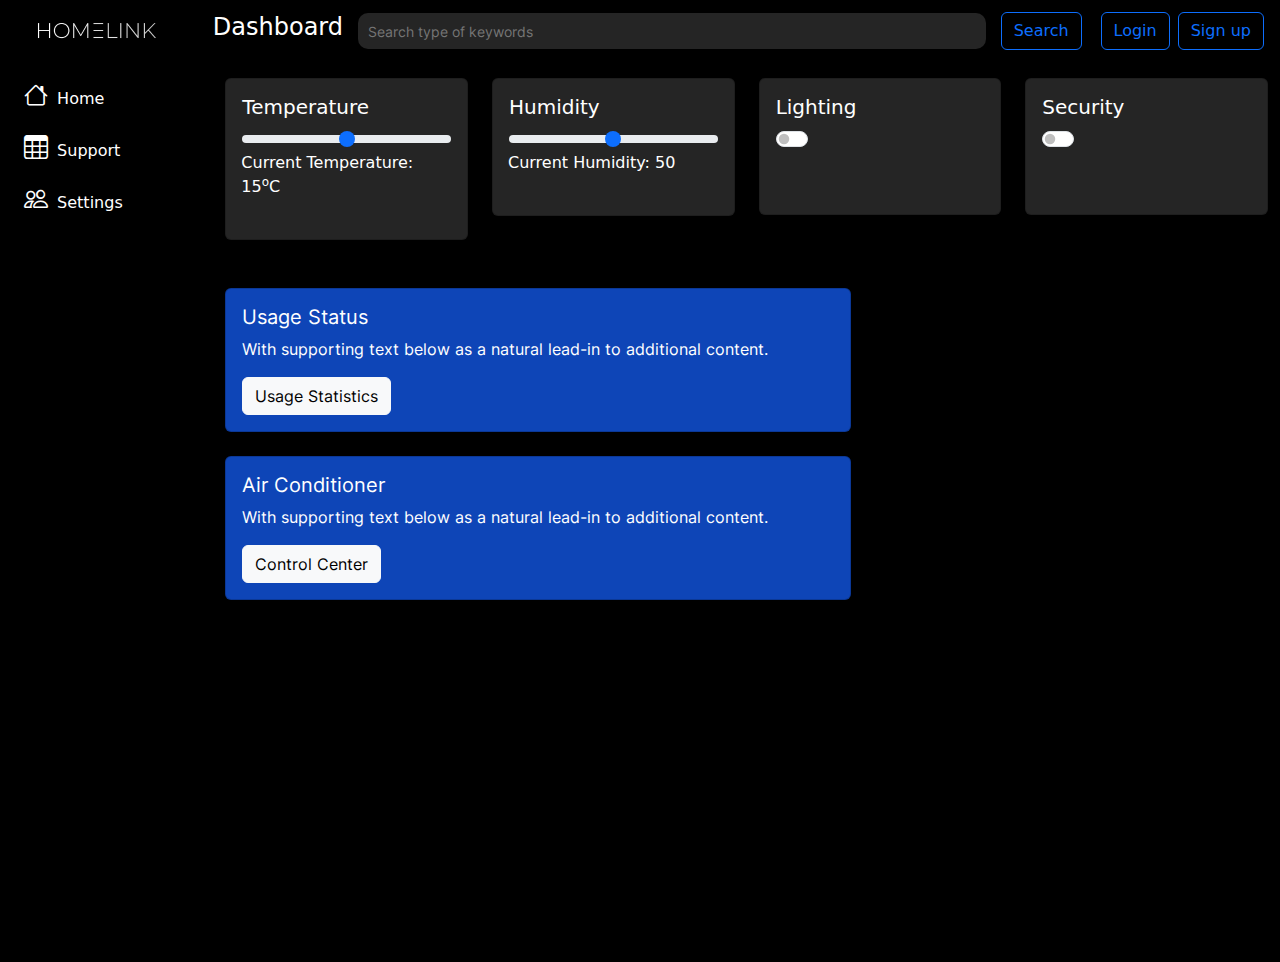
==== HomeLink/index.html @ 7498c8c8 "chaning colour of cards" ====
<!doctype html>
<html lang="en" data-bs-theme="auto">

<head>

  <meta charset="utf-8">
  <meta name="viewport" content="width=device-width, initial-scale=1">
  <meta name="description" content="">
  <meta name="generator" content="Hugo 0.122.0">
  <title>HomeLink Dashboard</title>

  <link rel="canonical" href="https://getbootstrap.com/docs/5.3/examples/dashboard/">



  <link href="https://cdn.jsdelivr.net/npm/bootstrap@5.3.3/dist/css/bootstrap.min.css" rel="stylesheet"
    integrity="sha384-QWTKZyjpPEjISv5WaRU9OFeRpok6YctnYmDr5pNlyT2bRjXh0JMhjY6hW+ALEwIH" crossorigin="anonymous">


  <style>
    .bd-placeholder-img {
      font-size: 1.125rem;
      text-anchor: middle;
      -webkit-user-select: none;
      -moz-user-select: none;
      user-select: none;
    }

    @media (min-width: 768px) {
      .bd-placeholder-img-lg {
        font-size: 3.5rem;
      }
    }

    .b-example-divider {
      width: 100%;
      height: 3rem;
      background-color: rgba(0, 0, 0, .1);
      border: solid rgba(0, 0, 0, .15);
      border-width: 1px 0;
      box-shadow: inset 0 .5em 1.5em rgba(0, 0, 0, .1), inset 0 .125em .5em rgba(0, 0, 0, .15);
    }

    .b-example-vr {
      flex-shrink: 0;
      width: 1.5rem;
      height: 100vh;
    }

    .bi {
      vertical-align: -.125em;
      fill: currentColor;
    }

    .nav-scroller {
      position: relative;
      z-index: 2;
      height: 2.75rem;
      overflow-y: hidden;
    }

    .nav-scroller .nav {
      display: flex;
      flex-wrap: nowrap;
      padding-bottom: 1rem;
      margin-top: -1px;
      overflow-x: auto;
      text-align: center;
      white-space: nowrap;
      -webkit-overflow-scrolling: touch;
    }

    .btn-bd-primary {
      --bd-violet-bg: #712cf9;
      --bd-violet-rgb: 112.520718, 44.062154, 249.437846;

      --bs-btn-font-weight: 600;
      --bs-btn-color: var(--bs-white);
      --bs-btn-bg: var(--bd-violet-bg);
      --bs-btn-border-color: var(--bd-violet-bg);
      --bs-btn-hover-color: var(--bs-white);
      --bs-btn-hover-bg: #6528e0;
      --bs-btn-hover-border-color: #6528e0;
      --bs-btn-focus-shadow-rgb: var(--bd-violet-rgb);
      --bs-btn-active-color: var(--bs-btn-hover-color);
      --bs-btn-active-bg: #5a23c8;
      --bs-btn-active-border-color: #5a23c8;
    }

    .bd-mode-toggle {
      z-index: 1500;
    }

    .bd-mode-toggle .dropdown-menu .active .bi {
      display: block !important;
    }

    .custom-card-colour {
      background-color: #252525;
      color: white;
    }
  </style>


  <!-- Custom styles for this template -->
  <link href="https://cdn.jsdelivr.net/npm/bootstrap-icons@1.10.5/font/bootstrap-icons.min.css" rel="stylesheet">
  <!-- Custom styles for this template -->
  <link href="dashboard.css" rel="stylesheet">
  <link href="support.css" rel="stylesheet">

  <style>
    /* Custom gradient for the switch */
    .form-switch .form-check-input:checked  {
      background-image: linear-gradient(to top right, #EDBAFF, #A1FFFF) !important;
    }
  </style>
</head>

<body>
  <nav class="navbar navbar-inverse" style="background-color: black;">
    <div class="container-fluid align-items-center">
      <div class="navbar-header">
        <a class="navbar-brand text-white" href="index.html"><img src="./images/logo.png" alt="Bootstrap"></a>
      </div>
      <h3 class="text-white" style="font-size: 24px;">Dashboard</h3>
      <input type="text" class="navbar_search search_field" placeholder="Search type of keywords" />
      <button class="btn btn-outline-primary search_btn">Search</button>
      <ul class="nav navbar-nav navbar-right">
        <form class="d-flex p-1">
          <button class="btn btn-outline-primary me-2"><a class="text-decoration-none"
              href="../HomeLink/log-in.html">Login</a></button>
          <button class="btn btn-outline-primary"><a class="text-decoration-none" href="../HomeLink/sign-up.html">Sign
              up</a></button>
        </form>
      </ul>
    </div>
</nav>


  <div class="container-fluid">
    <div class="row flex-nowrap">
      <div class="col-auto col-md-3 col-xl-2 px-sm-2 px-0" style="background-color: black;">
        <div class="d-flex flex-column align-items-center align-items-sm-start px-3 pt-2 text-white min-vh-100"
          style="background-color: black;">
          <ul class="nav nav-pills flex-column mb-sm-auto mb-0 align-items-center align-items-sm-start" id="menu">
            <li class="nav-item">
              <a href="index.html" class="nav-link align-middle px-0 text-white">
                <i class="fs-4 bi-house"></i> <span class="ms-1 d-none d-sm-inline">Home</span>
              </a>
            </li>
            <li>
              <a href="support.html" class="nav-link px-0 align-middle">
                <i class="fs-4 bi-table text-white"></i> <span
                  class="ms-1 d-none d-sm-inline text-white">Support</span></a>
            </li>
            <li>
              <a href="settings.html" class="nav-link px-0 align-middle text-white">
                <i class="fs-4 bi-people text-white"></i> <span class="ms-1 d-none d-sm-inline">Settings</span> </a>
            </li>
          </ul>
          <hr>
        </div>
      </div>
      <div class="col py-3" style="background-color: black;">
        <div class="row">
          <div class="col-12 col-md-6 col-lg-3 mb-4">
            <div class="card custom-card-colour">
              <div class="card-body">
                <h5 class="card-title">Temperature</h5>
                <div class="input-group mb-3">
                  <input type="range" class="form-range" id="tempSlider" min="0" max="30" value="15">
                  <label class="form-label" for="tempSlider">Current Temperature: <span id="tempValue">15</span><sup>o</sup>C</label>
                </div>
              </div>
            </div>
          </div>
          <div class="col-12 col-md-6 col-lg-3 mb-4">
            <div class="card custom-card-colour">
              <div class="card-body">
                <h5 class="card-title">Humidity</h5>
                <div class="input-group mb-3">
                  <input type="range" class="form-range" id="humiditySlider" min="0" max="100" value="50">
                  <label class="form-label" for="humiditySlider">Current Humidity: <span id="humidityValue">50</span></label>
                </div>
              </div>
            </div>
          </div>
          <div class="col-12 col-md-6 col-lg-3 mb-4">
            <div class="card custom-card-colour">
              <div class="card-body" style="margin-bottom: 5vh;">
                <h5 class="card-title">Lighting</h5>
                <div class="custom-control form-check form-switch">
                  <input class="form-check-input custom_control_input" type="checkbox" id="mySwitch">
                </div>
              </div>
            </div>
          </div>
          <div class="col-12 col-md-6 col-lg-3 mb-4">
            <div class="card custom-card-colour">
              <div class="card-body" style="margin-bottom: 5vh;">
                <h5 class="card-title">Security</h5>
                <div class="form-check form-switch">
                  <input class="form-check-input" type="checkbox" id="mySwitch">
                </div>
              </div>
            </div>
          </div>
        </div>
        <div class="col-sm-12 mb-3 mb-sm-0 mt-4">
          <div class="card custom_card" style="background-color: #0E45B7;">
            <div class="card-body text-white">
              <h5 class="card-title">Usage Status</h5>
              <p class="card-text">With supporting text below as a natural lead-in to additional
                content.</p>
              <a href="#" class="btn btn-light">Usage Statistics</a>
            </div>
          </div>
        </div>
        <div class="col-sm-12 mb-3 mb-sm-0 mt-4">
          <div class="card custom_card" style="background-color: #0E45B7;">
            <div class="card-body text-white">
              <h5 class="card-title">Air Conditioner</h5>
              <p class="card-text">With supporting text below as a natural lead-in to additional
                content.</p>
              <a href="#" class="btn btn-light">Control Center</a>
            </div>
          </div>
        </div>
      </div>
    </div>
  </div>

  <main class="col-md-9 ms-sm-auto col-lg-10 px-md-4">
  </main>
  </div>
  </div>
  <script src="https://cdn.jsdelivr.net/npm/bootstrap@5.3.3/dist/js/bootstrap.bundle.min.js"
    integrity="sha384-YvpcrYf0tY3lHB60NNkmXc5s9fDVZLESaAA55NDzOxhy9GkcIdslK1eN7N6jIeHz"
    crossorigin="anonymous"></script>
    <script>
      const humiditySlider = document.getElementById('humiditySlider');
      const humidityValue = document.getElementById('humidityValue');
  
      // Update the humidity value when the slider value changes
      humiditySlider.addEventListener('input', function() {
        humidityValue.textContent = this.value;
      });
    </script>
        <script>
          const tempSlider = document.getElementById('tempSlider');
          const tempValue = document.getElementById('tempValue');
      
          // Update the humidity value when the slider value changes
          tempSlider.addEventListener('input', function() {
            tempValue.textContent = this.value;
          });
        </script>
</body>

</html>
---- HomeLink/dashboard.css ----
.bi {
  display: inline-block;
  width: 1rem;
  height: 1rem;
}

/*
 * Sidebar
 */

@media (min-width: 768px) {
  .sidebar .offcanvas-lg {
    position: -webkit-sticky;
    position: sticky;
    top: 48px;
  }
  .navbar-search {
    display: block;
  }
}

.sidebar .nav-link {
  font-size: .875rem;
  font-weight: 500;
}

.sidebar .nav-link.active {
  color: #2470dc;
}

.sidebar-heading {
  font-size: .75rem;
}

/*
 * Navbar
 */

.navbar-brand {
  padding-top: .75rem;
  padding-bottom: .75rem;
  background-color: rgba(0, 0, 0, .25);
  box-shadow: inset -1px 0 0 rgba(0, 0, 0, .25);
}

.navbar .form-control {
  padding: .75rem 1rem;
}

.navbar_search {
  width: 20vw;
  height: 3.90vh;
  background-color: #252525;
  border: none; /* Remove default input border */
  border-radius: 10px; /* Adjust border-radius to make it rounder */
  padding: 0 10px; /* Add padding to provide some spacing inside the input */
  color: white; /* Set text color to white */
  font-size: 14px;
  background-image: url('assets/search-normal.svg');
  background-repeat: no-repeat;
  background-position: right 10px center; /* Adjust position of SVG */
  background-size: 20px; /* Adjust size of SVG */
}

@media (max-width: 768px) {
  .search_field {
    width: 50vw;
  }

  .navbar_search {
    width: 20vw;
    height: 3.90vh;
    background-color: #252525;
    border: none; /* Remove default input border */
    border-radius: 10px; /* Adjust border-radius to make it rounder */
    padding: 0 10px; /* Add padding to provide some spacing inside the input */
    color: white; /* Set text color to white */
    font-size: 14px;
    background-image: url('assets/search-normal.svg');
    background-repeat: no-repeat;
    background-position: right 10px center; /* Adjust position of SVG */
    background-size: 20px; /* Adjust size of SVG */
  }

  
}
---- HomeLink/support.css ----
@font-face {
    font-family: "Inter Regular";
    src: local("Inter Regular"),
      url("fonts/Inter-Regular.ttf") format("opentype");
    font-weight: normal;
  }

.search_field {
    width: 50%;
    font-family: 'Inter Regular';
}

.search_icon_field {
    width: 4%;
    margin-left: 0.5%;
    font-family: 'Inter Regular';
    border-radius: 10px;
    background-color: #EDBAFF;
}


.search_icon {
    background-image: url('images/search-normal.svg');
    background-repeat: no-repeat;
    background-position: center center; /* Adjust position of SVG */
    background-size: 20px; /* Adjust size of SVG */ 
    background-color: #EDBAFF;
    border: none;   
}

.custom_card {
    width: 60%;
    font-family: 'Inter Regular';
}

.custom_card_body {
    display: flex;
    flex-direction: column;
    justify-content: flex-start;
    align-items: flex-start; /* Align items to the bottom */
    height: 5vh;
    background-color: #cecece;
    width: 100%;
    border: none;
    background-image: url('images/send.png');
    background-repeat: no-repeat;
    background-position: right 10px center; /* Adjust position of SVG */
    background-size: 20px; /* Adjust size of SVG */ 
}

.collapse-vertical_content {
    position: fixed;
    bottom: 5.76vh; /* Adjust bottom distance */
    right: 10px; /* Adjust right distance */
    z-index: 999; /* Ensure it's above other content */
    width: 25vw; /* Adjust width as needed */
    height: 5vh;
    text-align: left;
    font-family: 'Inter Regular';
    color: black;
    font-size: 1.56vh;
    background-color: white;
}

.collapse-vertical_btn {
    position: fixed;
    bottom: 0px; /* Adjust bottom distance */
    right: 10px; /* Adjust right distance */
    z-index: 1000; /* Ensure it's above other content */
    width: 25vw; /* Adjust width as needed */
    height: 5.76vh;
    text-align: left;
    font-family: 'Inter Regular';
    font-size: 1.56vh;
    background: linear-gradient(to right, white, #EDBAFF), url('images/search-normal.svg') no-repeat right 10px center;
    color: black;
}

.collapse-vertical_btn:hover {
    position: fixed;
    bottom: 0; /* Adjust bottom distance */
    right: 10px; /* Adjust right distance */
    z-index: 1000; /* Ensure it's above other content */
    width: 25vw; /* Adjust width as needed */
    height: 5.76vh;
    text-align: left;
    font-family: 'Inter Regular';
    font-size: 1.56vh;
    background: linear-gradient(to right, white, #EDBAFF), url('images/search-normal.svg') no-repeat right 10px center;
    color: black;
}

.inter {
    font-family: "Inter Regular";
}

@media (max-width: 768px) {
    .search_field {
        width: 80%;
        font-family: 'Inter Regular';
    }

    .search_icon_field {
        width: 17%;
        margin-left: 1%;
        font-family: 'Inter Regular';
        border-radius: 10px;
        background-color: #EDBAFF;
    }
    
    
    .search_icon {
        background-image: url('images/search-normal.svg');
        background-repeat: no-repeat;
        background-position: center center; /* Adjust position of SVG */
        background-size: 20px; /* Adjust size of SVG */ 
        background-color: #EDBAFF;
        border: none;   
    }

    .custom_card {
        width: 100%;
        font-family: 'Inter Regular';
    }

    .collapse-vertical_content {
        position: fixed;
        bottom: 5.76vh; /* Adjust bottom distance */
        right: 10px; /* Adjust right distance */
        z-index: 999; /* Ensure it's above other content */
        width: 50vw; /* Adjust width as needed */
        height: 5vh;
        text-align: left;
        font-family: 'Inter Regular';
        color: black;
        font-size: 1.56vh;
        background-color: white;
    }

    .custom_font_size {
        font-size: 1.56vh;
    }
    
    .collapse-vertical_btn {
        position: fixed;
        bottom: 0px; /* Adjust bottom distance */
        right: 10px; /* Adjust right distance */
        z-index: 1000; /* Ensure it's above other content */
        width: 50vw; /* Adjust width as needed */
        height: 5.76vh;
        text-align: left;
        font-family: 'Inter Regular';
        font-size: 1.56vh;
        background: linear-gradient(to right, white, #EDBAFF), url('images/search-normal.svg') no-repeat right 10px center;
        color: black;
    }
    
    .collapse-vertical_btn:hover {
        position: fixed;
        bottom: 0; /* Adjust bottom distance */
        right: 10px; /* Adjust right distance */
        z-index: 1000; /* Ensure it's above other content */
        width: 50vw; /* Adjust width as needed */
        height: 5.76vh;
        text-align: left;
        font-family: 'Inter Regular';
        font-size: 1.56vh;
        background: linear-gradient(to right, white, #EDBAFF), url('images/search-normal.svg') no-repeat right 10px center;
        color: black;
    }
}
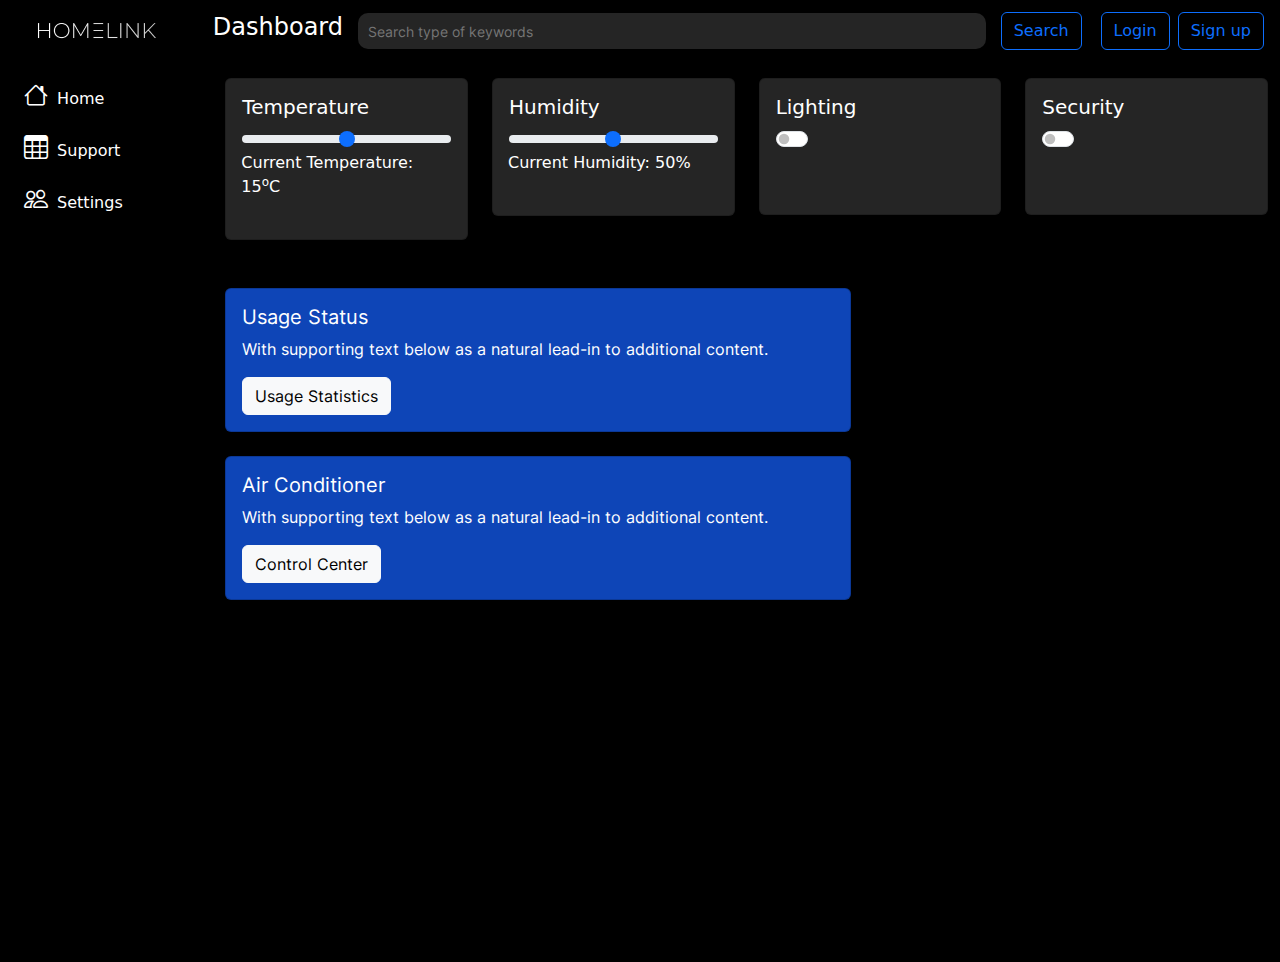
==== commit a3bcc6de: "fixing humidity slider" ====
--- a/HomeLink/index.html
+++ b/HomeLink/index.html
@@ -180,7 +180,7 @@
                 <h5 class="card-title">Humidity</h5>
                 <div class="input-group mb-3">
                   <input type="range" class="form-range" id="humiditySlider" min="0" max="100" value="50">
-                  <label class="form-label" for="humiditySlider">Current Humidity: <span id="humidityValue">50</span></label>
+                  <label class="form-label" for="humiditySlider">Current Humidity: <span id="humidityValue">50</span>%</label>
                 </div>
               </div>
             </div>
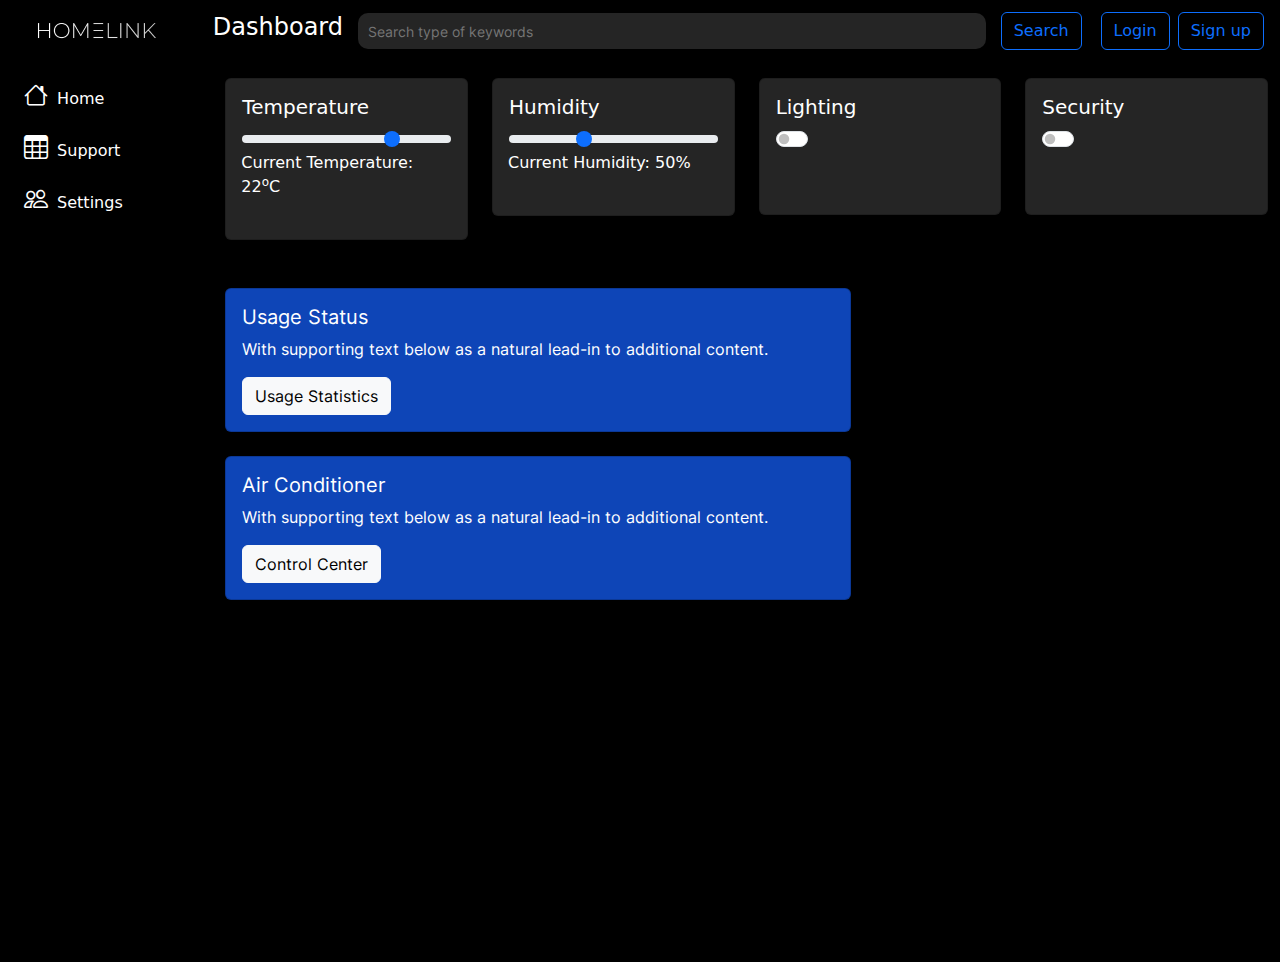
==== commit 42f2b326: "changing default values" ====
--- a/HomeLink/index.html
+++ b/HomeLink/index.html
@@ -168,8 +168,8 @@
               <div class="card-body">
                 <h5 class="card-title">Temperature</h5>
                 <div class="input-group mb-3">
-                  <input type="range" class="form-range" id="tempSlider" min="0" max="30" value="15">
-                  <label class="form-label" for="tempSlider">Current Temperature: <span id="tempValue">15</span><sup>o</sup>C</label>
+                  <input type="range" class="form-range" id="tempSlider" min="0" max="30" value="22">
+                  <label class="form-label" for="tempSlider">Current Temperature: <span id="tempValue">22</span><sup>o</sup>C</label>
                 </div>
               </div>
             </div>
@@ -179,7 +179,7 @@
               <div class="card-body">
                 <h5 class="card-title">Humidity</h5>
                 <div class="input-group mb-3">
-                  <input type="range" class="form-range" id="humiditySlider" min="0" max="100" value="50">
+                  <input type="range" class="form-range" id="humiditySlider" min="0" max="100" value="35">
                   <label class="form-label" for="humiditySlider">Current Humidity: <span id="humidityValue">50</span>%</label>
                 </div>
               </div>
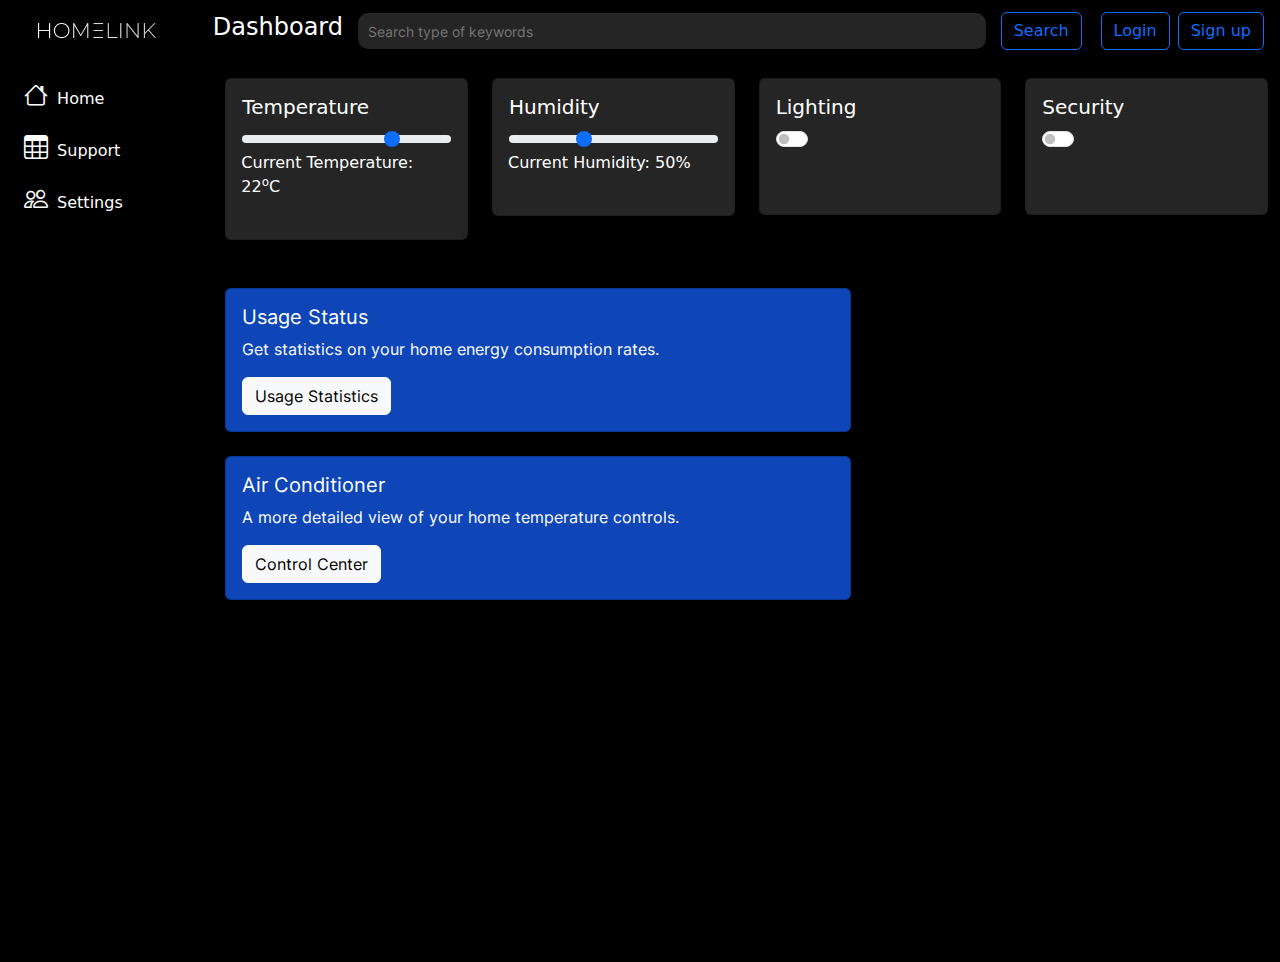
==== commit fa6da9bb: "changing card text" ====
--- a/HomeLink/index.html
+++ b/HomeLink/index.html
@@ -210,8 +210,7 @@
           <div class="card custom_card" style="background-color: #0E45B7;">
             <div class="card-body text-white">
               <h5 class="card-title">Usage Status</h5>
-              <p class="card-text">With supporting text below as a natural lead-in to additional
-                content.</p>
+              <p class="card-text">Get statistics on your home energy consumption rates.</p>
               <a href="#" class="btn btn-light">Usage Statistics</a>
             </div>
           </div>
@@ -220,8 +219,7 @@
           <div class="card custom_card" style="background-color: #0E45B7;">
             <div class="card-body text-white">
               <h5 class="card-title">Air Conditioner</h5>
-              <p class="card-text">With supporting text below as a natural lead-in to additional
-                content.</p>
+              <p class="card-text">A more detailed view of your home temperature controls.</p>
               <a href="#" class="btn btn-light">Control Center</a>
             </div>
           </div>
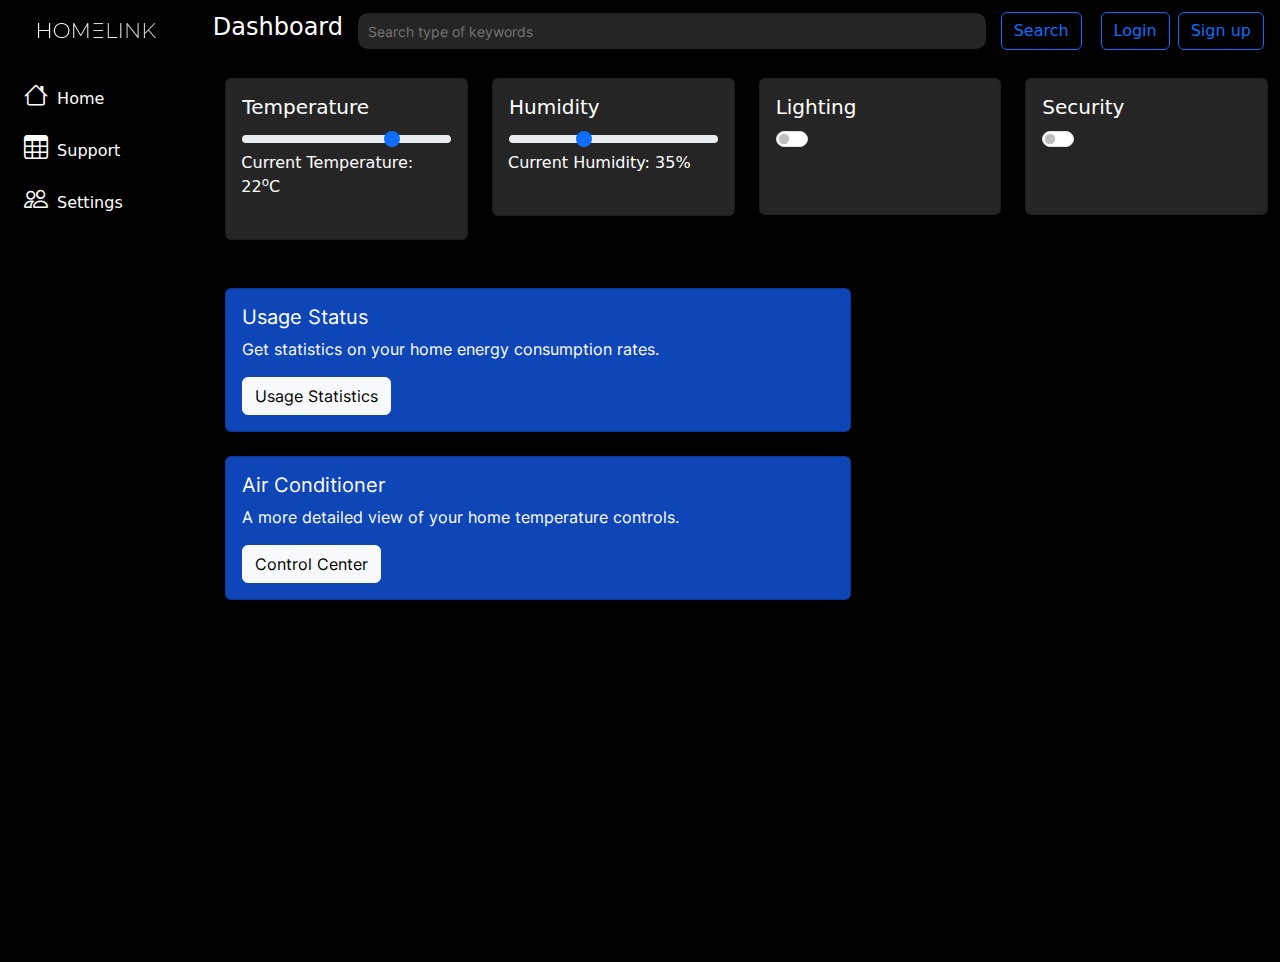
==== commit abee0aec: "updating progress bar val" ====
--- a/HomeLink/index.html
+++ b/HomeLink/index.html
@@ -109,7 +109,6 @@
   <link href="support.css" rel="stylesheet">
 
   <style>
-    /* Custom gradient for the switch */
     .form-switch .form-check-input:checked  {
       background-image: linear-gradient(to top right, #EDBAFF, #A1FFFF) !important;
     }
@@ -180,7 +179,7 @@
                 <h5 class="card-title">Humidity</h5>
                 <div class="input-group mb-3">
                   <input type="range" class="form-range" id="humiditySlider" min="0" max="100" value="35">
-                  <label class="form-label" for="humiditySlider">Current Humidity: <span id="humidityValue">50</span>%</label>
+                  <label class="form-label" for="humiditySlider">Current Humidity: <span id="humidityValue">35</span>%</label>
                 </div>
               </div>
             </div>
@@ -239,7 +238,6 @@
       const humiditySlider = document.getElementById('humiditySlider');
       const humidityValue = document.getElementById('humidityValue');
   
-      // Update the humidity value when the slider value changes
       humiditySlider.addEventListener('input', function() {
         humidityValue.textContent = this.value;
       });
@@ -247,8 +245,7 @@
         <script>
           const tempSlider = document.getElementById('tempSlider');
           const tempValue = document.getElementById('tempValue');
-      
-          // Update the humidity value when the slider value changes
+  
           tempSlider.addEventListener('input', function() {
             tempValue.textContent = this.value;
           });
--- a/HomeLink/dashboard.css
+++ b/HomeLink/dashboard.css
@@ -51,15 +51,15 @@
   width: 20vw;
   height: 3.90vh;
   background-color: #252525;
-  border: none; /* Remove default input border */
-  border-radius: 10px; /* Adjust border-radius to make it rounder */
-  padding: 0 10px; /* Add padding to provide some spacing inside the input */
-  color: white; /* Set text color to white */
+  border: none; 
+  border-radius: 10px; 
+  padding: 0 10px; 
+  color: white; 
   font-size: 14px;
   background-image: url('assets/search-normal.svg');
   background-repeat: no-repeat;
-  background-position: right 10px center; /* Adjust position of SVG */
-  background-size: 20px; /* Adjust size of SVG */
+  background-position: right 10px center;
+  background-size: 20px; 
 }
 
 @media (max-width: 768px) {
@@ -71,15 +71,15 @@
     width: 20vw;
     height: 3.90vh;
     background-color: #252525;
-    border: none; /* Remove default input border */
-    border-radius: 10px; /* Adjust border-radius to make it rounder */
-    padding: 0 10px; /* Add padding to provide some spacing inside the input */
-    color: white; /* Set text color to white */
+    border: none; 
+    border-radius: 10px; 
+    padding: 0 10px; 
+    color: white; 
     font-size: 14px;
     background-image: url('assets/search-normal.svg');
     background-repeat: no-repeat;
-    background-position: right 10px center; /* Adjust position of SVG */
-    background-size: 20px; /* Adjust size of SVG */
+    background-position: right 10px center; 
+    background-size: 20px; 
   }
 
   
--- a/HomeLink/support.css
+++ b/HomeLink/support.css
@@ -22,8 +22,8 @@
 .search_icon {
     background-image: url('images/search-normal.svg');
     background-repeat: no-repeat;
-    background-position: center center; /* Adjust position of SVG */
-    background-size: 20px; /* Adjust size of SVG */ 
+    background-position: center center; 
+    background-size: 20px;  
     background-color: #EDBAFF;
     border: none;   
 }
@@ -37,23 +37,23 @@
     display: flex;
     flex-direction: column;
     justify-content: flex-start;
-    align-items: flex-start; /* Align items to the bottom */
+    align-items: flex-start; 
     height: 5vh;
     background-color: #cecece;
     width: 100%;
     border: none;
     background-image: url('images/send.png');
     background-repeat: no-repeat;
-    background-position: right 10px center; /* Adjust position of SVG */
-    background-size: 20px; /* Adjust size of SVG */ 
+    background-position: right 10px center; 
+    background-size: 20px; 
 }
 
 .collapse-vertical_content {
     position: fixed;
-    bottom: 5.76vh; /* Adjust bottom distance */
-    right: 10px; /* Adjust right distance */
-    z-index: 999; /* Ensure it's above other content */
-    width: 25vw; /* Adjust width as needed */
+    bottom: 5.76vh; 
+    right: 10px; 
+    z-index: 999;
+    width: 25vw; 
     height: 5vh;
     text-align: left;
     font-family: 'Inter Regular';
@@ -64,10 +64,10 @@
 
 .collapse-vertical_btn {
     position: fixed;
-    bottom: 0px; /* Adjust bottom distance */
-    right: 10px; /* Adjust right distance */
-    z-index: 1000; /* Ensure it's above other content */
-    width: 25vw; /* Adjust width as needed */
+    bottom: 0px; 
+    right: 10px;
+    z-index: 1000; 
+    width: 25vw; 
     height: 5.76vh;
     text-align: left;
     font-family: 'Inter Regular';
@@ -78,10 +78,10 @@
 
 .collapse-vertical_btn:hover {
     position: fixed;
-    bottom: 0; /* Adjust bottom distance */
-    right: 10px; /* Adjust right distance */
-    z-index: 1000; /* Ensure it's above other content */
-    width: 25vw; /* Adjust width as needed */
+    bottom: 0;
+    right: 10px;
+    z-index: 1000; 
+    width: 25vw; 
     height: 5.76vh;
     text-align: left;
     font-family: 'Inter Regular';
@@ -112,8 +112,8 @@
     .search_icon {
         background-image: url('images/search-normal.svg');
         background-repeat: no-repeat;
-        background-position: center center; /* Adjust position of SVG */
-        background-size: 20px; /* Adjust size of SVG */ 
+        background-position: center center; 
+        background-size: 20px;
         background-color: #EDBAFF;
         border: none;   
     }
@@ -125,10 +125,10 @@
 
     .collapse-vertical_content {
         position: fixed;
-        bottom: 5.76vh; /* Adjust bottom distance */
-        right: 10px; /* Adjust right distance */
-        z-index: 999; /* Ensure it's above other content */
-        width: 50vw; /* Adjust width as needed */
+        bottom: 5.76vh; 
+        right: 10px; 
+        z-index: 999; 
+        width: 50vw; 
         height: 5vh;
         text-align: left;
         font-family: 'Inter Regular';
@@ -143,10 +143,10 @@
     
     .collapse-vertical_btn {
         position: fixed;
-        bottom: 0px; /* Adjust bottom distance */
-        right: 10px; /* Adjust right distance */
-        z-index: 1000; /* Ensure it's above other content */
-        width: 50vw; /* Adjust width as needed */
+        bottom: 0px; 
+        right: 10px; 
+        z-index: 1000; 
+        width: 50vw; 
         height: 5.76vh;
         text-align: left;
         font-family: 'Inter Regular';
@@ -157,10 +157,10 @@
     
     .collapse-vertical_btn:hover {
         position: fixed;
-        bottom: 0; /* Adjust bottom distance */
-        right: 10px; /* Adjust right distance */
-        z-index: 1000; /* Ensure it's above other content */
-        width: 50vw; /* Adjust width as needed */
+        bottom: 0;
+        right: 10px;
+        z-index: 1000; 
+        width: 50vw; 
         height: 5.76vh;
         text-align: left;
         font-family: 'Inter Regular';
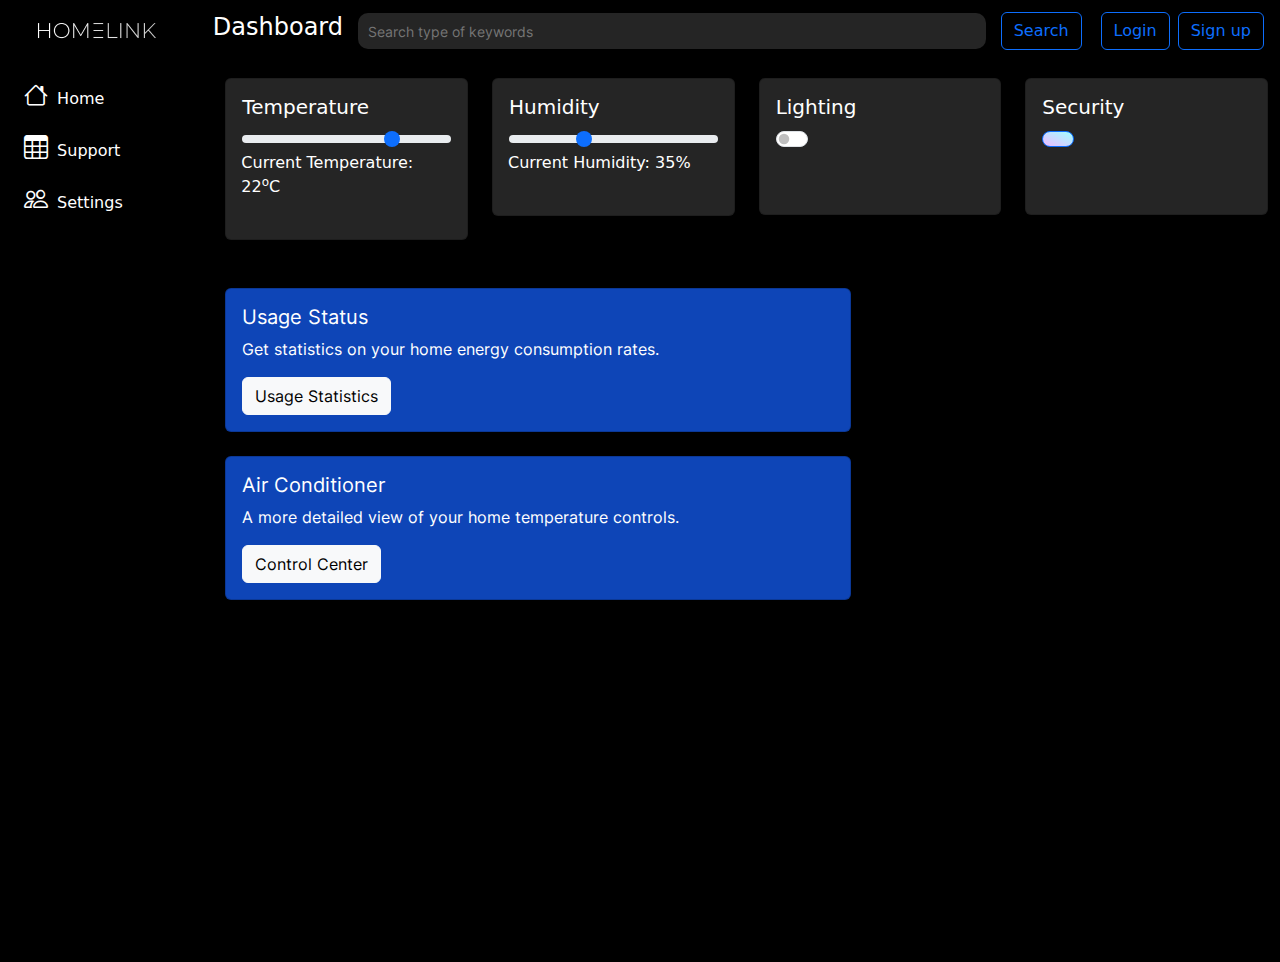
==== commit 8072b455: "adding changes" ====
--- a/HomeLink/index.html
+++ b/HomeLink/index.html
@@ -185,6 +185,7 @@
             </div>
           </div>
           <div class="col-12 col-md-6 col-lg-3 mb-4">
+            <a href="lighting.html" style="text-decoration: none;">
             <div class="card custom-card-colour">
               <div class="card-body" style="margin-bottom: 5vh;">
                 <h5 class="card-title">Lighting</h5>
@@ -193,16 +194,19 @@
                 </div>
               </div>
             </div>
-          </div>
-          <div class="col-12 col-md-6 col-lg-3 mb-4">
+            </a>
+          </div>
+          <div class="col-12 col-md-6 col-lg-3 mb-4">
+            <a href="security.html" style="text-decoration: none;">
             <div class="card custom-card-colour">
               <div class="card-body" style="margin-bottom: 5vh;">
                 <h5 class="card-title">Security</h5>
                 <div class="form-check form-switch">
-                  <input class="form-check-input" type="checkbox" id="mySwitch">
-                </div>
-              </div>
-            </div>
+                  <input class="form-check-input" type="checkbox" id="mySwitch" checked>
+                </div>
+              </div>
+            </div>
+            </a>
           </div>
         </div>
         <div class="col-sm-12 mb-3 mb-sm-0 mt-4">
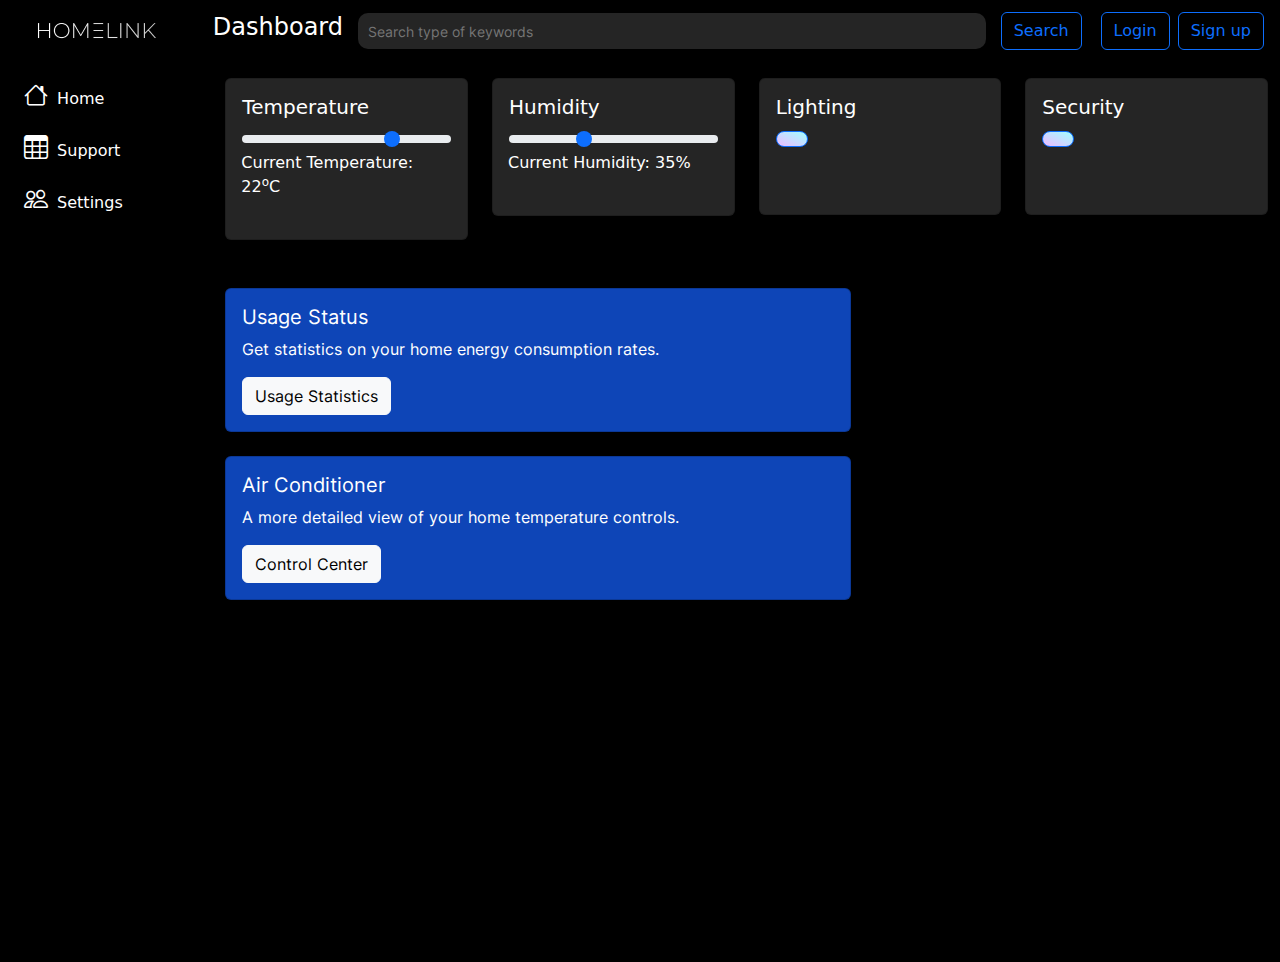
==== commit b8484a87: "another commit" ====
--- a/HomeLink/index.html
+++ b/HomeLink/index.html
@@ -190,7 +190,7 @@
               <div class="card-body" style="margin-bottom: 5vh;">
                 <h5 class="card-title">Lighting</h5>
                 <div class="custom-control form-check form-switch">
-                  <input class="form-check-input custom_control_input" type="checkbox" id="mySwitch">
+                  <input class="form-check-input custom_control_input" type="checkbox" id="mySwitch" checked>
                 </div>
               </div>
             </div>
